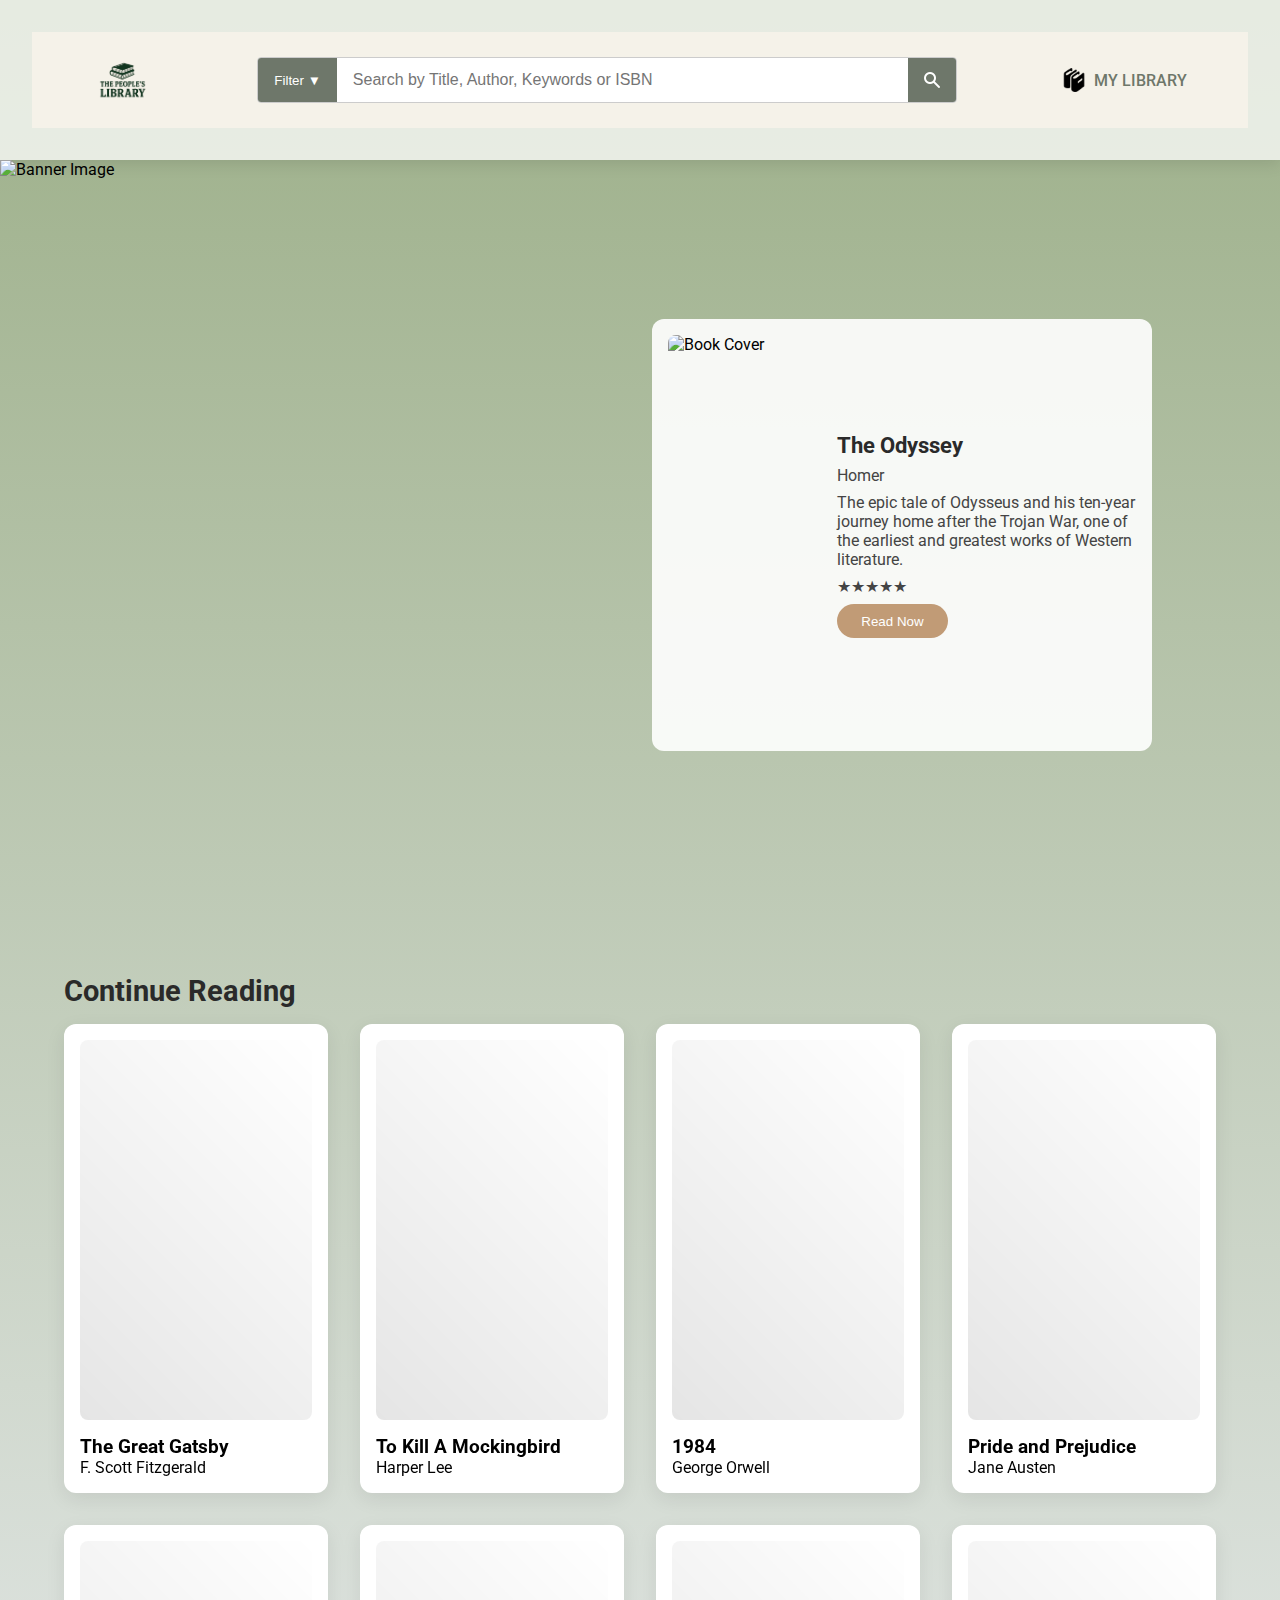
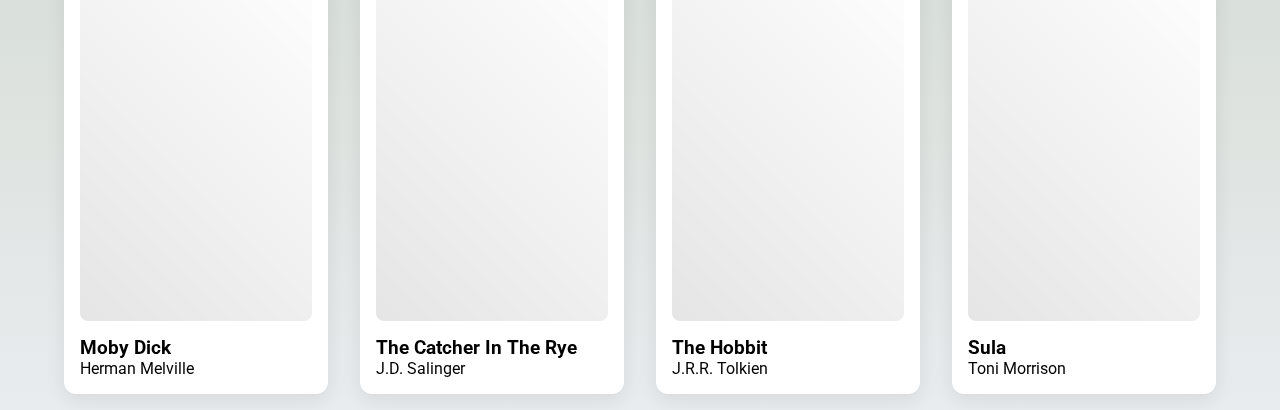
==== my-library.html @ 1cd41a13 "Finished for now" ====
<!DOCTYPE html>
<html lang="en">
<head>
    <meta charset="UTF-8">
    <meta name="viewport" content="width=device-width, initial-scale=1.0">
    <title>Modern Bookstore</title>
    <link href="https://fonts.googleapis.com/css2?family=Roboto:wght@300;400;700&display=swap" rel="stylesheet">
    <link href="style.css" rel="stylesheet">
</head>
    
<body style="background: linear-gradient(180deg, #9CAf88 0%, #e9ecef 100%);">
    <header>
        <div class="navbar">
            <a href="index.html">
                <img src="images/peoples_logo.png" alt="Logo" class="logo">
            </a>
      
            <div class="search-container">
                <button class="filter-btn">Filter ▼</button>
                <input type="text" id="searchInput" placeholder="Search by Title, Author, Keywords or ISBN" class="search-bar">
                <button class="search-btn" id="searchBtn" type="button">
                    <img src="images/magnifying_glass.png" alt="Search">
                </button>
            </div>
      
            <a href="my-library.html" class="nav-buttons">
                <img src="images/books.png" alt="My Library">
                <span>MY LIBRARY</span>
            </a>
        </div>
    </header>
      
    
    <div class="top-image-banner">
        <img src="https://images.pexels.com/photos/2908984/pexels-photo-2908984.jpeg?auto=compress&cs=tinysrgb&w=1260&h=750&dpr=1" alt="Banner Image">
      
        <div class="banner-content">
          <img src="https://m.media-amazon.com/images/I/71auePo1a8L._AC_UF1000,1000_QL80_DpWeblab_.jpg.jpg" style="height: 400px" alt="Book Cover" class="banner-book">
      
          <div class="banner-text">
            <h2>The Odyssey</h2>
            <p>Homer</p>
            <p>The epic tale of Odysseus and his ten-year journey home after the Trojan War, one of the earliest and greatest works of Western literature.</p>
            <p>★★★★★</p>
            <button class="read-btn">Read Now</button>
          </div>
        </div>
      </div>
      
    
    <h2 class="section-header">Continue Reading</h2>

    <div class="book-grid">
        <div class="book-card" data-title="The Great Gatsby F. Scott Fitzgerald">
            <div class="book-cover" style="background-image: url('https://images.squarespace-cdn.com/content/51c20371e4b09c37644d200e/1533844677260-1I3RXCYBU8INXCAB8MP1/GATSBYORIGINALCOVERART-facebook.jpg?format=1500w&content-type=image%2Fjpeg')"></div>
            <h3>The Great Gatsby</h3>
            <p>F. Scott Fitzgerald</p>
        </div>
        <div class="book-card" data-title="To Kill A Mockingbird Harper Lee">
          <div class="book-cover" style="background-image: url('https://i0.wp.com/www.mindfulmuslimreader.com/wp-content/uploads/2022/10/mockingbird-e1677701734505.webp?fit=988%2C1607&ssl=1')"></div>
          <h3>To Kill A Mockingbird</h3>
          <p>Harper Lee</p>
        </div>
        <div class="book-card"  data-title="1984 George Orwell">
            <div class="book-cover" style="background-image: url('https://m.media-amazon.com/images/I/71rpa1-kyvL._AC_UF1000,1000_QL80_.jpg')"></div>
            <h3>1984</h3>
            <p>George Orwell</p>
        </div>
        <div class="book-card" data-title="Pride and Prejudice Jane Austen">
            <div class="book-cover" style="background-image: url('https://m.media-amazon.com/images/I/81a3sr-RgdL.jpg')"></div>
            <h3>Pride and Prejudice</h3>
            <p>Jane Austen</p>
        </div>
        <div class="book-card" data-title="Moby Dick Herman Melville">
            <div class="book-cover" style="background-image: url('https://m.media-amazon.com/images/I/91xNmlf86yL.jpg')"></div>
            <h3>Moby Dick</h3>
            <p>Herman Melville</p>
        </div>
        <div class="book-card" data-title="The Cather In the Rye J.D. Salinger">
          <div class="book-cover" style="background-image: url('https://m.media-amazon.com/images/I/8125BDk3l9L.jpg')"></div>
          <h3>The Catcher In The Rye</h3>
          <p>J.D. Salinger</p>
        </div>
        <div class="book-card" data-title="The Hobbit J.R.R. Tolkien">
            <div class="book-cover" style="background-image: url('https://m.media-amazon.com/images/I/712cDO7d73L.jpg')"></div>
            <h3>The Hobbit</h3>
            <p>J.R.R. Tolkien</p>
        </div>
        <div class="book-card" data-title="Sula Toni Morrison">
            <div class="book-cover" style="background-image: url('https://m.media-amazon.com/images/I/51q49Ods+SL.jpg')"></div>
            <h3>Sula</h3>
            <p>Toni Morrison</p>
        </div>
    </div>
        
    </div>

    <script>
        const searchInput = document.getElementById('searchInput');
        const searchBtn = document.getElementById('searchBtn');
        const bookCards = document.querySelectorAll('.book-card');
        
        function filterBooks() {
          const query = searchInput.value.toLowerCase().trim();
        
          bookCards.forEach(card => {
            const title = card.getAttribute('data-title').toLowerCase();
        
            if (title.includes(query)) {
              card.style.display = 'block';
            } else {
              card.style.display = 'none';
            }
          });
        }
        
        // Search when pressing Enter
        searchInput.addEventListener('keydown', function(e) {
          if (e.key === 'Enter') {
            filterBooks();
          }
        });
        
        // Search when clicking search button
        searchBtn.addEventListener('click', function() {
          filterBooks();
        });
        </script>
        
</body>
</html>
---- style.css ----
:root {
  --primary: #2a2a2a;
  --accent: #c19b76;
  --transition: all 0.3s cubic-bezier(0.25, 0.46, 0.45, 0.94);
}

* {
  box-sizing: border-box;
  margin: 0;
  padding: 0;
}

body {
  font-family: 'Roboto', sans-serif;
  background: linear-gradient(180deg, #faf0e6 0%, #ffffff 100%);
}



/* Header animations */
header {
  background-color: rgba(255, 255, 255, 0.75);
  padding: 2rem;
  box-shadow: 0 4px 15px rgba(0,0,0,0.1);
  animation: headerSlide 1s ease-out;
}

@keyframes headerSlide {
  from { transform: translateY(-100%); }
  to { transform: translateY(0); }
}

nav ul {
  display: flex;
  justify-content: center;
  list-style: none;
  gap: 2rem;
}

nav a {
  color: white;
  text-decoration: none;
  position: relative;
  padding: 0.5rem;
  transition: var(--transition);
}

nav a::after {
  content: '';
  position: absolute;
  width: 0;
  height: 2px;
  bottom: 0;
  left: 0;
  background: var(--accent);
  transition: var(--transition);
}

nav a:hover::after {
  width: 100%;
}

/* Book grid animations */
.book-grid {
  display: grid;
  grid-template-columns: repeat(4, 1fr);
  gap: 2rem;
  padding: 1rem 5%;
  max-width: 1440px;
  margin: 0 auto;
}

.book-card {
  background: white;
  border-radius: 12px;
  padding: 1.0rem;
  box-shadow: 0 6px 20px rgba(0,0,0,0.08);
  transition: var(--transition);
  cursor: pointer;
  transform-style: preserve-3d;
}

.book-card:hover {
  transform: translateY(-10px) rotateX(5deg) rotateY(5deg);
  box-shadow: 0 12px 30px rgba(0,0,0,0.15);
}

.book-cover {
  height: 380px;
  background-size: cover;
  background-position: center;
  border-radius: 8px;
  margin-bottom: 1rem;
  position: relative;
  overflow: hidden;
}

.book-cover::after {
  content: '';
  position: absolute;
  top: 0;
  left: 0;
  width: 100%;
  height: 100%;
  background: linear-gradient(45deg, rgba(0,0,0,0.1) 0%, transparent 100%);
  transition: var(--transition);
}

.book-card:hover .book-cover::after {
  background: linear-gradient(45deg, rgba(0,0,0,0.05) 0%, transparent 100%);
}

.book-ad {
  padding: 4rem 5%;
  max-width: 1440px;
  margin: 0 auto 4rem auto;
}

.ad-content {
  display: flex;
  align-items: center;
  gap: 3rem;
  background: white;
  border-radius: 16px;
  padding: 2rem;
  box-shadow: 0 6px 20px rgba(0,0,0,0.1);
  overflow: hidden;
  animation: fadeIn 1.2s ease-in-out;
}

.ad-content img {
  width: 280px;
  border-radius: 12px;
}

.ad-text h2 {
  font-size: 2.5rem;
  color: var(--primary);
  margin-bottom: 1rem;
}

.ad-text p {
  font-size: 1.2rem;
  margin-bottom: 2rem;
  color: #555;
}

.ad-btn {
  background: var(--accent);
  color: white;
  padding: 0.8rem 2rem;
  border: none;
  border-radius: 50px;
  text-decoration: none;
  font-weight: bold;
  transition: var(--transition);
}

.ad-btn:hover {
  background: #a37858;
}

@keyframes fadeIn {
  from { opacity: 0; transform: translateY(20px); }
  to { opacity: 1; transform: translateY(0); }
}

@media (max-width: 768px) {
  .ad-content {
    flex-direction: column;
    text-align: center;
  }
  
  .ad-content img {
    width: 100%;
  }
}


/* Responsive design */
@media (max-width: 768px) {
  .book-grid {
      grid-template-columns: 1fr;
      padding: 2rem;
  }
  
  nav ul {
      flex-direction: column;
      text-align: center;
  }
}
.top-image-banner {
  position: relative;
  width: 100%;
  overflow: hidden;
  margin: 0 auto;
}

.top-image-banner img {
  width: 100%;           /* Always full width */
  height: 750px;         /* Control the height */
  object-fit: cover;     /* Crop vertically but never squish */
  display: block;
}

.section-header {
  font-size: 1.8rem;     /* Smaller text */
  color: var(--primary);
  margin-top: 4rem;
  margin-bottom: 0rem;
  padding-left: 5%;      /* Aligns with book-grid left padding */
  animation: fadeIn 1s ease-in-out;
}

.top-image-banner {
  width: 100%;
  overflow: hidden;
  margin: 0 auto;
}

.top-image-banner img {
  width: 100%;           /* Always full width */
  height: 750px;         /* Control the height */
  object-fit: cover;     /* Crop vertically but never squish */
  display: block;
}

.navbar {
  display: flex;
  align-items: center;
  justify-content: space-between;
  padding: 1rem 5%;
  background-color: #f5f2e9; /* soft cream background */
}

.logo {
  height: 60px;
  width: auto;
}

.search-container {
  display: flex;
  flex: 1;
  max-width: 700px;
  margin: 0 2rem;
  background: white;
  border-radius: 4px;
  overflow: hidden;
  border: 1px solid #ccc;
}

.filter-btn, .search-btn {
  background: #6e776a;
  color: white;
  border: none;
  padding: 0 1rem;
  cursor: pointer;
  display: flex;
  align-items: center;
  justify-content: center;
}

.search-btn img {
  width: 16px;
  height: 16px;
}

.search-bar {
  flex: 1;
  padding: 0.8rem 1rem;
  border: none;
  outline: none;
  font-size: 1rem;
}

.nav-buttons {
  display: flex;
  align-items: center;
  gap: 0.5rem;
  color: #6e776a;
  font-family: 'Roboto', sans-serif;
  font-weight: 500;
  text-decoration: none;  /* removes underline */
}

.nav-buttons img {
  height: 24px;
  width: auto;
}

.banner-content {
  position: absolute;
  top: 50%;           /* Vertical center */
  right: 10%;         /* Distance from the right edge */
  transform: translateY(-50%); /* Perfect vertical center */
  display: flex;
  gap: 1.5rem;
  align-items: center;
  background: rgba(255, 255, 255, 0.9);
  padding: 1rem;
  border-radius: 12px;
  max-width: 500px;
}

.banner-book {
  width: 140px;
  border-radius: 8px;
}

.banner-text h2 {
  font-size: 1.4rem;
  color: var(--primary);
  margin-bottom: 0.5rem;
}

.banner-text p {
  margin-bottom: 0.5rem;
  color: #444;
}

.read-btn {
  background: var(--accent);
  color: white;
  padding: 0.6rem 1.5rem;
  border: none;
  border-radius: 50px;
  cursor: pointer;
  transition: var(--transition);
}

.read-btn:hover {
  background: #a37858;
}
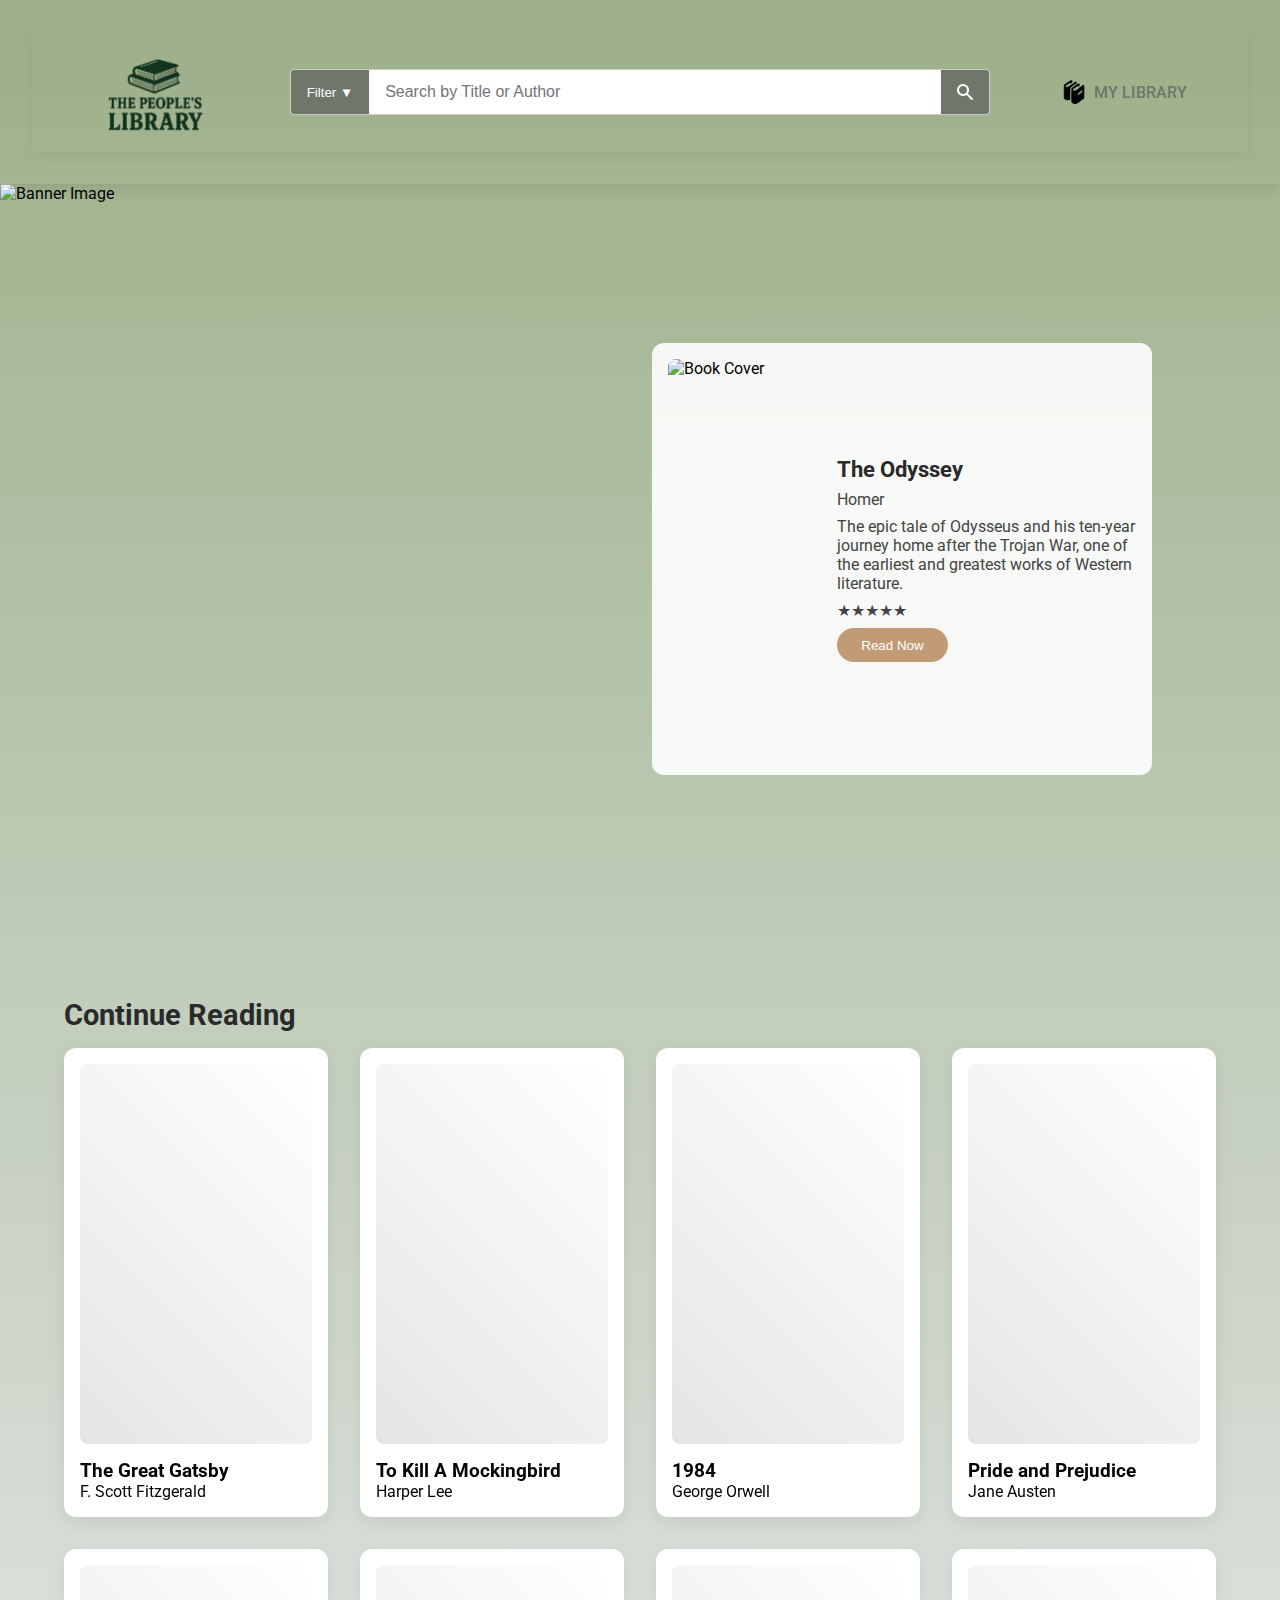
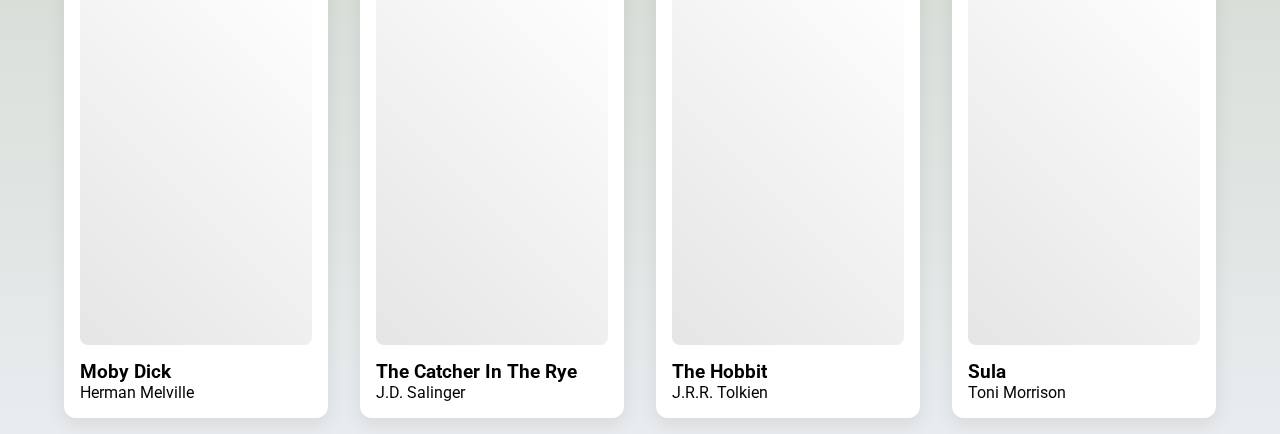
==== commit 51d19008: "Changed text in searchbar" ====
--- a/my-library.html
+++ b/my-library.html
@@ -17,7 +17,7 @@
       
             <div class="search-container">
                 <button class="filter-btn">Filter ▼</button>
-                <input type="text" id="searchInput" placeholder="Search by Title, Author, Keywords or ISBN" class="search-bar">
+                <input type="text" id="searchInput" placeholder="Search by Title or Author" class="search-bar">
                 <button class="search-btn" id="searchBtn" type="button">
                     <img src="images/magnifying_glass.png" alt="Search">
                 </button>
--- a/style.css
+++ b/style.css
@@ -19,7 +19,6 @@
 
 /* Header animations */
 header {
-  background-color: rgba(255, 255, 255, 0.75);
   padding: 2rem;
   box-shadow: 0 4px 15px rgba(0,0,0,0.1);
   animation: headerSlide 1s ease-out;
@@ -227,16 +226,20 @@
 
 .navbar {
   display: flex;
+  height: 120px;
   align-items: center;
   justify-content: space-between;
   padding: 1rem 5%;
-  background-color: #f5f2e9; /* soft cream background */
+  background-color: transparent; /* soft cream background */
+  /* background: linear-gradient(to right, #f8f4ec, #e7e3d8); */
+  box-shadow: 0 4px 12px rgba(0,0,0,0.05);
 }
 
 .logo {
-  height: 60px;
+  height: 125px; /* was 150px */
   width: auto;
 }
+
 
 .search-container {
   display: flex;
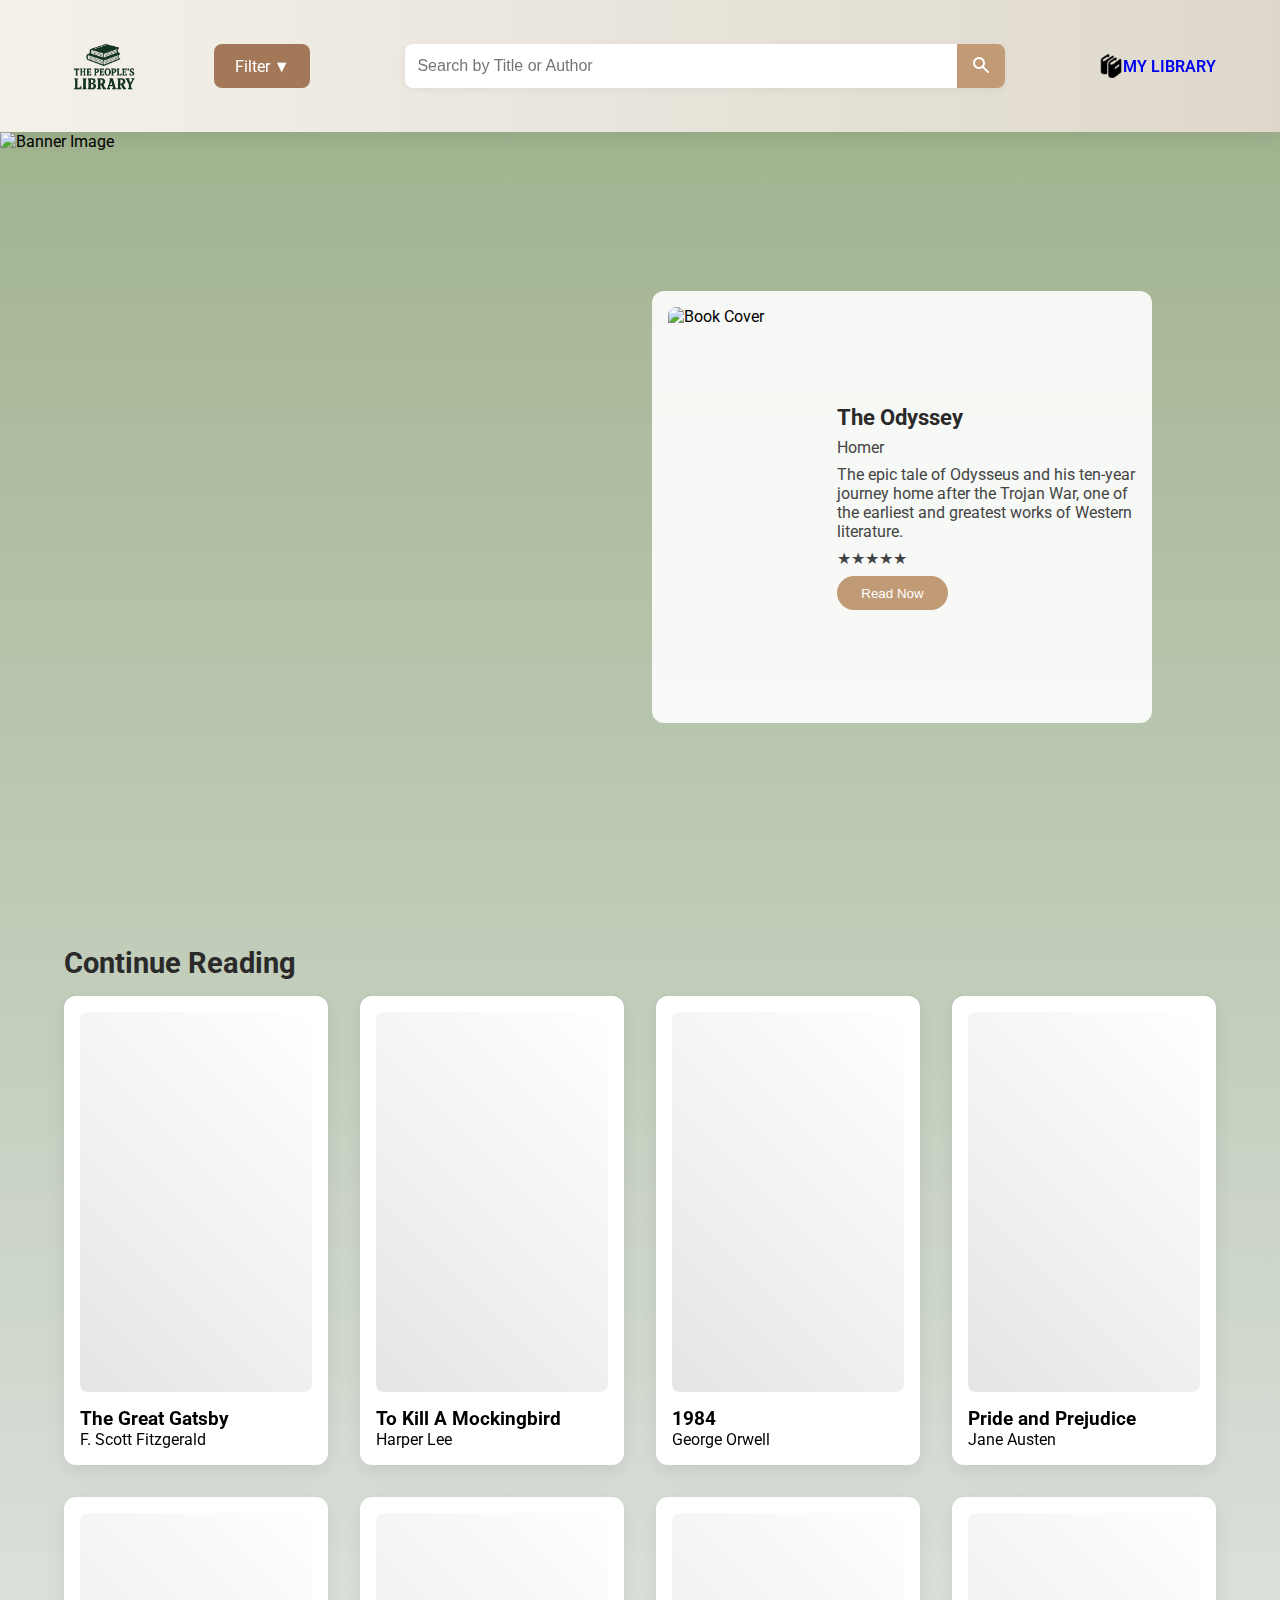
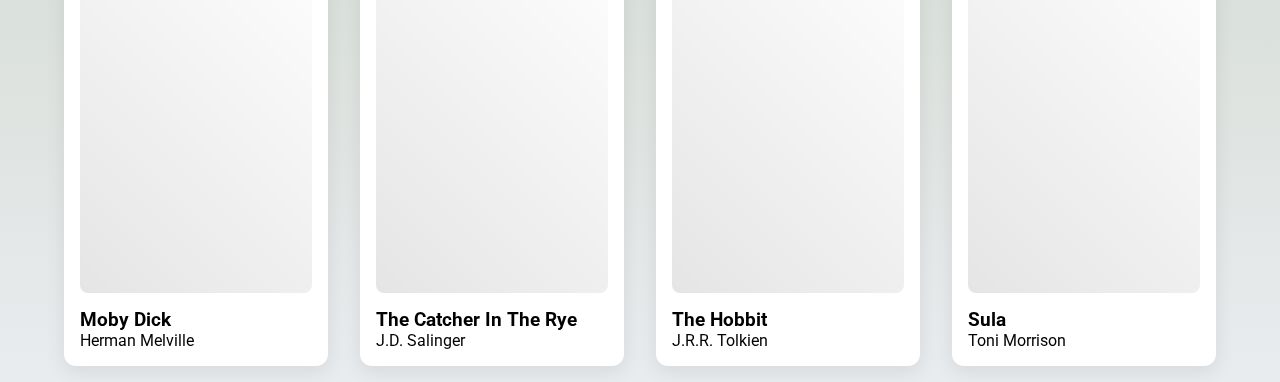
==== commit a834d2f7: "errrrrrr" ====
--- a/my-library.html
+++ b/my-library.html
@@ -14,9 +14,23 @@
             <a href="index.html">
                 <img src="images/peoples_logo.png" alt="Logo" class="logo">
             </a>
-      
-            <div class="search-container">
-                <button class="filter-btn">Filter ▼</button>
+
+            <nav>
+              <ul>
+                <li>
+                  <a href="#">Filter ▼</a>
+                      <ul class="dropdown">
+                      <li><a href="#">★★★★★</a></li>
+                      <li><a href="#">★★★★</a></li>
+                      <li><a href="#">★★★</a></li>
+                      <li><a href="#">★★</a></li>
+                      <li><a href="#">★</a></li>
+                  </ul>
+                </li>
+              </ul>
+            </nav>
+            
+            <div class="search-container">      
                 <input type="text" id="searchInput" placeholder="Search by Title or Author" class="search-bar">
                 <button class="search-btn" id="searchBtn" type="button">
                     <img src="images/magnifying_glass.png" alt="Search">
--- a/style.css
+++ b/style.css
@@ -15,13 +15,14 @@
   background: linear-gradient(180deg, #faf0e6 0%, #ffffff 100%);
 }
 
-
-
-/* Header animations */
 header {
-  padding: 2rem;
-  box-shadow: 0 4px 15px rgba(0,0,0,0.1);
-  animation: headerSlide 1s ease-out;
+  padding: 1.5rem 5%;
+  background: linear-gradient(to right, #f4f1ea, #ded8cc);
+  box-shadow: 0 6px 20px rgba(0, 0, 0, 0.08);
+  position: sticky;
+  top: 0;
+  z-index: 1000;
+  animation: headerSlide 0.6s ease-in-out;
 }
 
 @keyframes headerSlide {
@@ -29,11 +30,21 @@
   to { transform: translateY(0); }
 }
 
+/* Navbar */
+nav {
+  background: none;
+}
+
 nav ul {
   display: flex;
   justify-content: center;
   list-style: none;
   gap: 2rem;
+  position: relative;
+}
+
+nav ul li {
+  position: relative;
 }
 
 nav a {
@@ -59,7 +70,40 @@
   width: 100%;
 }
 
-/* Book grid animations */
+nav ul li ul.dropdown {
+  display: none;
+  position: absolute;
+  background: white;
+  top: 100%;
+  left: 0;
+  min-width: 180px;
+  box-shadow: 0 4px 12px rgba(0, 0, 0, 0.1);
+  border-radius: 8px;
+  z-index: 999;
+}
+
+nav ul li:hover ul.dropdown {
+  display: block;
+}
+
+nav ul li ul.dropdown li {
+  display: block;
+}
+
+nav ul li ul.dropdown li a {
+  padding: 10px 15px;
+  color: var(--primary);
+  display: block;
+  text-align: left;
+  white-space: nowrap;
+  transition: var(--transition);
+}
+
+nav ul li ul.dropdown li a:hover {
+  background: var(--accent);
+  color: white;
+}
+
 .book-grid {
   display: grid;
   grid-template-columns: repeat(4, 1fr);
@@ -164,30 +208,6 @@
   to { opacity: 1; transform: translateY(0); }
 }
 
-@media (max-width: 768px) {
-  .ad-content {
-    flex-direction: column;
-    text-align: center;
-  }
-  
-  .ad-content img {
-    width: 100%;
-  }
-}
-
-
-/* Responsive design */
-@media (max-width: 768px) {
-  .book-grid {
-      grid-template-columns: 1fr;
-      padding: 2rem;
-  }
-  
-  nav ul {
-      flex-direction: column;
-      text-align: center;
-  }
-}
 .top-image-banner {
   position: relative;
   width: 100%;
@@ -196,71 +216,65 @@
 }
 
 .top-image-banner img {
-  width: 100%;           /* Always full width */
-  height: 750px;         /* Control the height */
-  object-fit: cover;     /* Crop vertically but never squish */
+  width: 100%;
+  height: 750px;
+  object-fit: cover;
   display: block;
 }
 
 .section-header {
-  font-size: 1.8rem;     /* Smaller text */
+  font-size: 1.8rem;
   color: var(--primary);
   margin-top: 4rem;
   margin-bottom: 0rem;
-  padding-left: 5%;      /* Aligns with book-grid left padding */
+  padding-left: 5%;
   animation: fadeIn 1s ease-in-out;
 }
 
-.top-image-banner {
-  width: 100%;
-  overflow: hidden;
-  margin: 0 auto;
-}
-
-.top-image-banner img {
-  width: 100%;           /* Always full width */
-  height: 750px;         /* Control the height */
-  object-fit: cover;     /* Crop vertically but never squish */
-  display: block;
-}
-
 .navbar {
   display: flex;
-  height: 120px;
   align-items: center;
   justify-content: space-between;
-  padding: 1rem 5%;
-  background-color: transparent; /* soft cream background */
-  /* background: linear-gradient(to right, #f8f4ec, #e7e3d8); */
-  box-shadow: 0 4px 12px rgba(0,0,0,0.05);
+  flex-wrap: wrap;
 }
 
 .logo {
-  height: 125px; /* was 150px */
-  width: auto;
-}
-
+  height: 80px;
+  transition: transform 0.3s ease;
+}
+
+.logo:hover {
+  transform: scale(1.05);
+}
 
 .search-container {
-  display: flex;
   flex: 1;
-  max-width: 700px;
-  margin: 0 2rem;
-  background: white;
-  border-radius: 4px;
+  max-width: 600px;
+  margin: 0 1.5rem;
+  display: flex;
+  border-radius: 8px;
   overflow: hidden;
-  border: 1px solid #ccc;
-}
-
-.filter-btn, .search-btn {
-  background: #6e776a;
+  box-shadow: 0 2px 8px rgba(0,0,0,0.05);
+}
+
+.search-bar {
+  padding: 0.8rem;
+  font-size: 1rem;
+  border: none;
+  flex: 1;
+}
+
+.search-btn {
+  background: var(--accent);
   color: white;
   border: none;
   padding: 0 1rem;
-  cursor: pointer;
-  display: flex;
-  align-items: center;
-  justify-content: center;
+  font-weight: bold;
+  transition: background-color 0.3s ease;
+}
+
+.search-btn:hover {
+  background: #9f7a59;
 }
 
 .search-btn img {
@@ -268,22 +282,16 @@
   height: 16px;
 }
 
-.search-bar {
-  flex: 1;
-  padding: 0.8rem 1rem;
-  border: none;
-  outline: none;
-  font-size: 1rem;
-}
-
 .nav-buttons {
   display: flex;
   align-items: center;
-  gap: 0.5rem;
-  color: #6e776a;
-  font-family: 'Roboto', sans-serif;
-  font-weight: 500;
-  text-decoration: none;  /* removes underline */
+  font-weight: 600;
+  text-decoration: none;
+  transition: color 0.3s ease;
+}
+
+.nav-buttons:hover {
+  color: pink;
 }
 
 .nav-buttons img {
@@ -291,11 +299,19 @@
   width: auto;
 }
 
+nav ul {
+  flex-direction: column;
+  text-align: center;
+  background-color: #a37858;
+  padding: 0.8rem;
+  border-radius: 8px;
+}
+
 .banner-content {
   position: absolute;
-  top: 50%;           /* Vertical center */
-  right: 10%;         /* Distance from the right edge */
-  transform: translateY(-50%); /* Perfect vertical center */
+  top: 50%;
+  right: 10%;
+  transform: translateY(-50%);
   display: flex;
   gap: 1.5rem;
   align-items: center;
@@ -334,3 +350,19 @@
 .read-btn:hover {
   background: #a37858;
 }
+
+@media (max-width: 768px) {
+  .book-grid {
+    grid-template-columns: 1fr;
+    padding: 2rem;
+  }
+
+  .ad-content {
+    flex-direction: column;
+    text-align: center;
+  }
+
+  .ad-content img {
+    width: 100%;
+  }
+}
